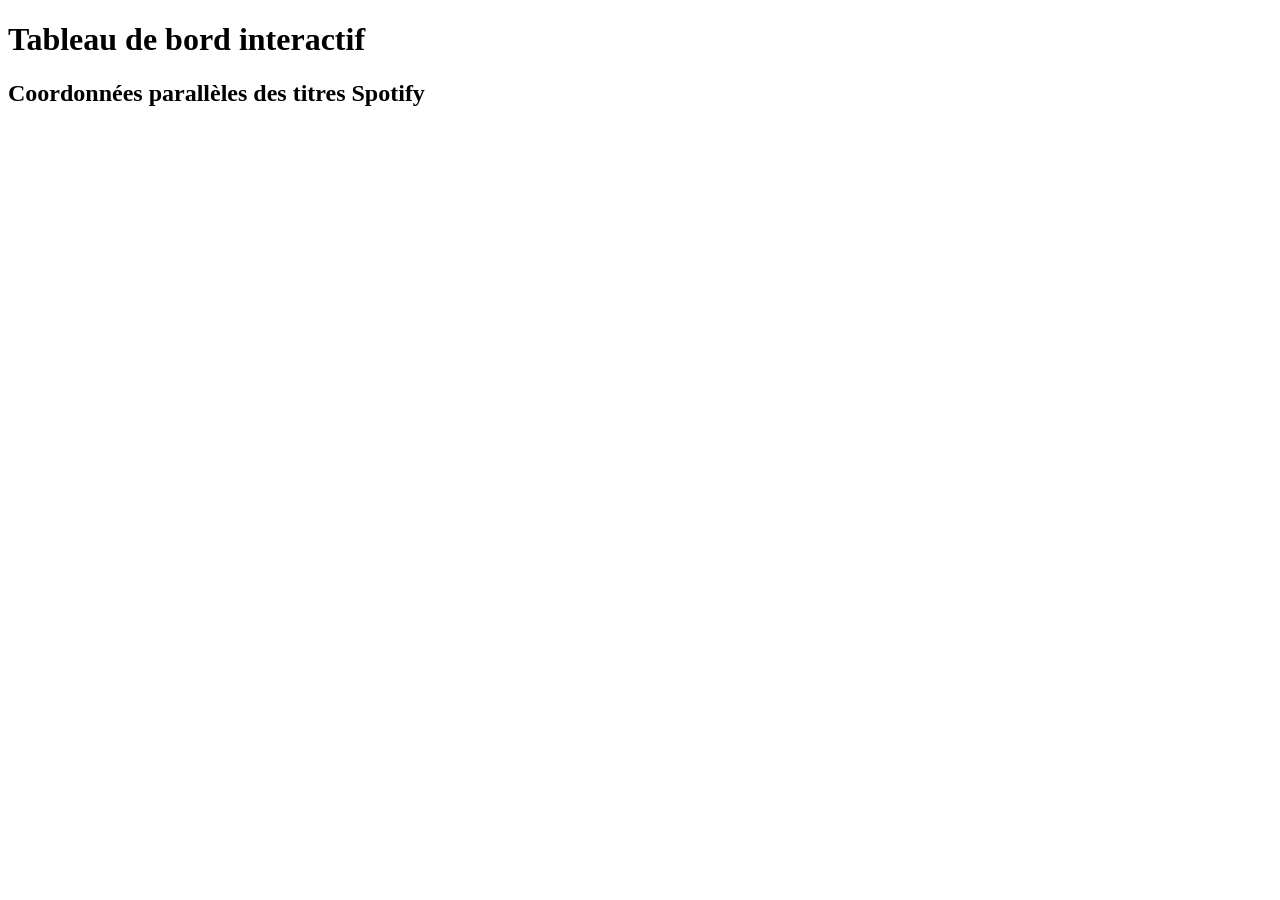
==== index.html @ 71dbf283 "feat: première version visualisation coordonnées parallèles - multivarié" ====
<!DOCTYPE html>
<html lang="fr">

<head>
    <meta charset="UTF-8">
    <meta name="viewport" content="width=device-width, initial-scale=1.0">
    <title>Tableau de bord - Visualisations D3.js</title>

    <!-- CSS principal -->
    <link rel="stylesheet" href="./css/styles.css">

    <!-- imports -->
    <script type="text/javascript" src="https://d3js.org/d3.v5.min.js"></script>
</head>

<body>

    <header>
        <h1>Tableau de bord interactif</h1>
    </header>

    <main class="dashboard-grid">
        <!-- Conteneur pour la visualisation parallèle -->
        <section class="parallel-coords-chart">
            <h2>Coordonnées parallèles des titres Spotify</h2>
            <div id="parallel-coords-chart" class="viz-container"></div>
        </section>

    </main>

    <!-- Point d'entrée JavaScript (ES Modules si vous utilisez Vite ou JS moderne) -->
    <script type="module" src="./js/main.js"></script>

</body>

</html>
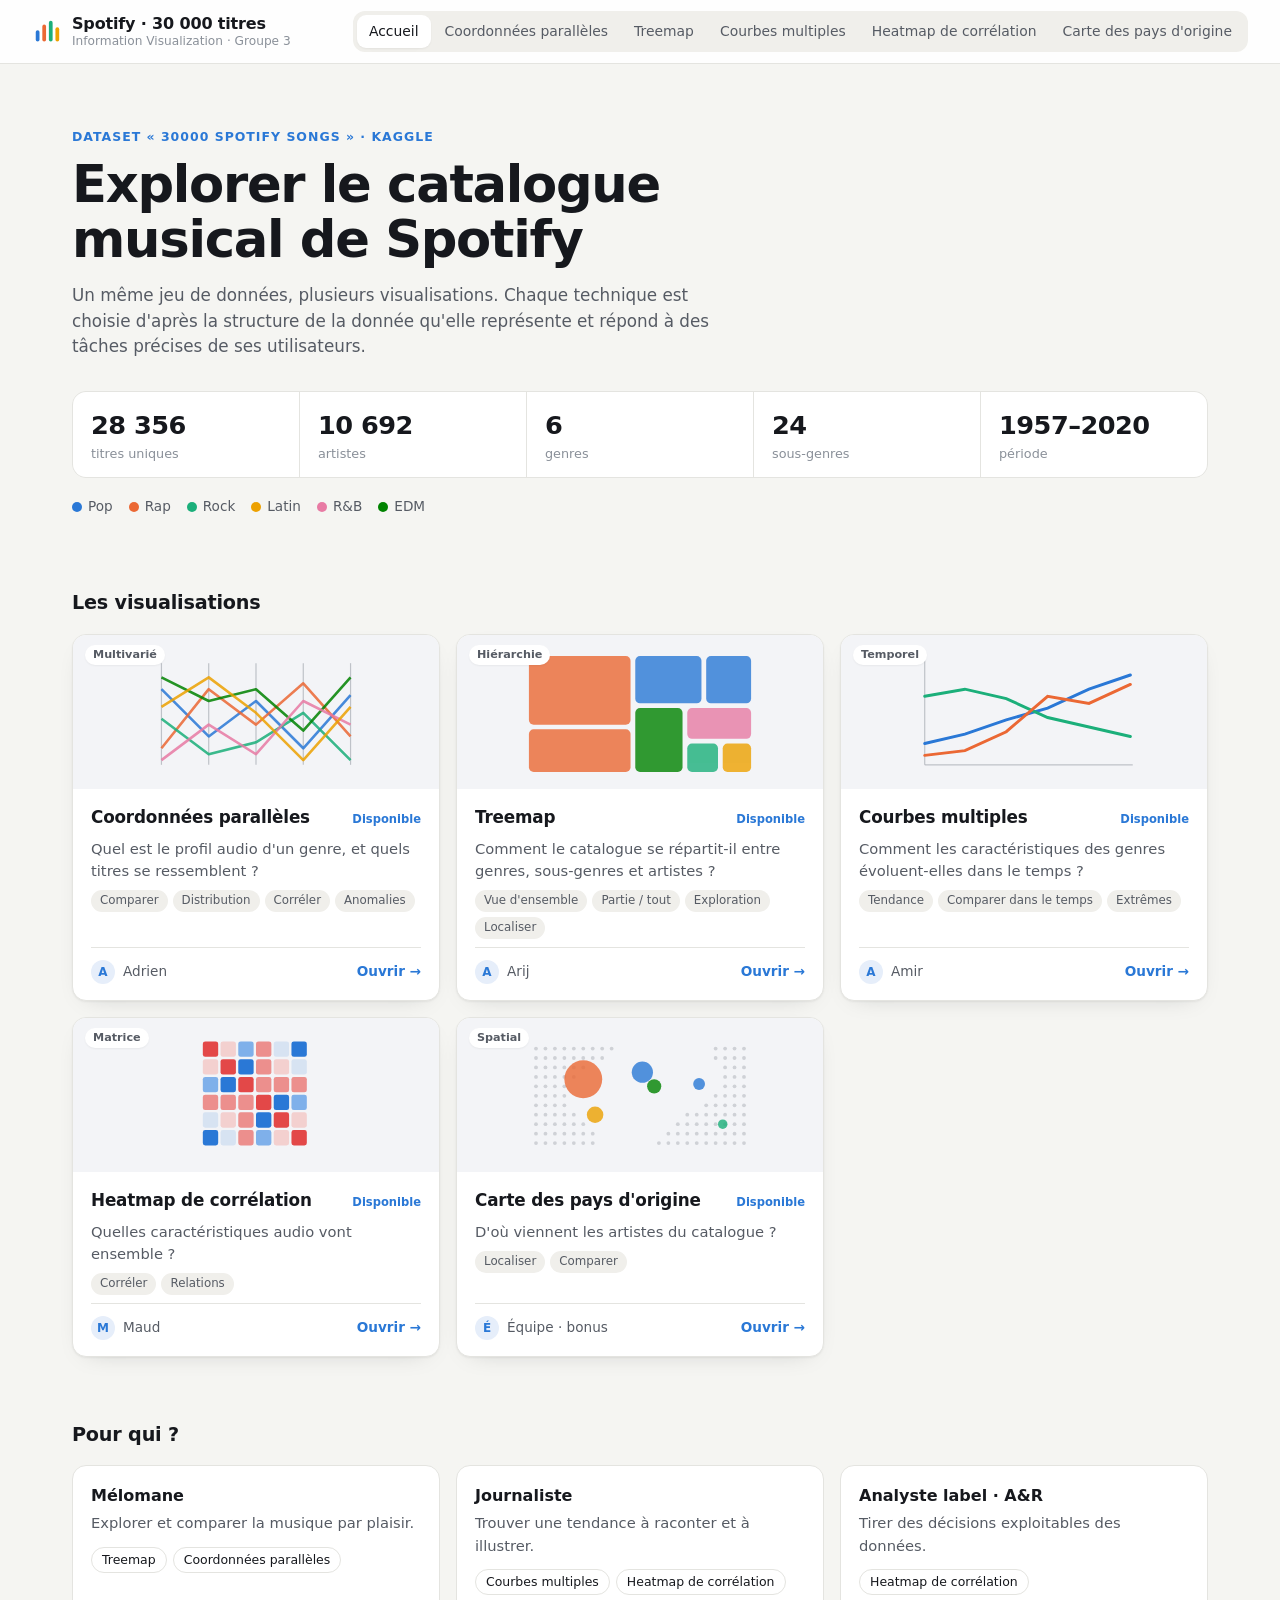
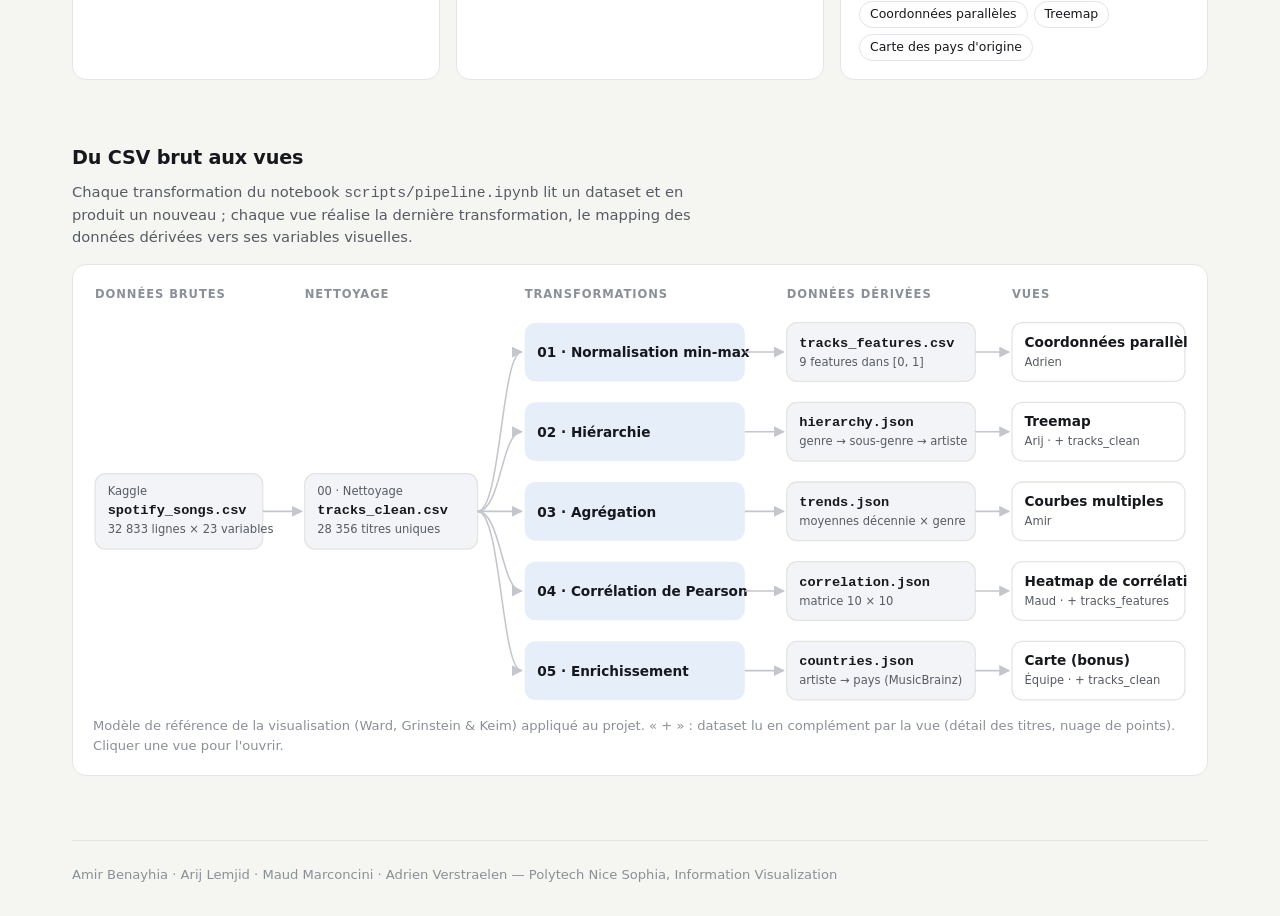
==== commit 18d48043: "Index : page d'accueil et onglets rassemblant les visualisations Chaque visualisation reste une page" ====
--- a/index.html
+++ b/index.html
@@ -1,36 +1,78 @@
 <!DOCTYPE html>
 <html lang="fr">
+<head>
+<meta charset="utf-8">
+<meta name="viewport" content="width=device-width, initial-scale=1">
+<title>Spotify · Visualisations</title>
+<link rel="stylesheet" href="css/index.css">
+</head>
+<body>
+<header class="ix-header">
+  <a class="ix-brand" href="#accueil" aria-label="Accueil">
+    <svg class="ix-logo" viewBox="0 0 32 32" aria-hidden="true">
+      <rect x="4" y="14" width="4" height="12" rx="2" fill="#2a78d6"/>
+      <rect x="11" y="8" width="4" height="18" rx="2" fill="#eb6834"/>
+      <rect x="18" y="4" width="4" height="22" rx="2" fill="#1baf7a"/>
+      <rect x="25" y="11" width="4" height="15" rx="2" fill="#eda100"/>
+    </svg>
+    <span class="ix-brand-text">
+      <span class="ix-brand-title">Spotify · 30 000 titres</span>
+      <span class="ix-brand-sub">Information Visualization · Groupe 3</span>
+    </span>
+  </a>
+  <nav class="ix-tabs" role="tablist" aria-label="Visualisations"></nav>
+</header>
 
-<head>
-    <meta charset="UTF-8">
-    <meta name="viewport" content="width=device-width, initial-scale=1.0">
-    <title>Tableau de bord - Visualisations D3.js</title>
+<main class="ix-main">
+  <div class="ix-home" id="ix-home" role="tabpanel" aria-labelledby="ix-tab-accueil">
 
-    <!-- CSS principal -->
-    <link rel="stylesheet" href="./css/styles.css">
+    <section class="ix-hero">
+      <p class="ix-eyebrow">Dataset « 30000 Spotify Songs » · Kaggle</p>
+      <h1>Explorer le catalogue musical de Spotify</h1>
+      <p class="ix-lead">Un même jeu de données, plusieurs visualisations. Chaque technique est
+        choisie d'après la structure de la donnée qu'elle représente et répond à des tâches
+        précises de ses utilisateurs.</p>
+      <dl class="ix-stats">
+        <div><dt>titres uniques</dt><dd>28 356</dd></div>
+        <div><dt>artistes</dt><dd>10 692</dd></div>
+        <div><dt>genres</dt><dd>6</dd></div>
+        <div><dt>sous-genres</dt><dd>24</dd></div>
+        <div><dt>période</dt><dd>1957–2020</dd></div>
+      </dl>
+      <ul class="ix-genres" aria-label="Couleurs des genres, communes à toutes les vues"></ul>
+    </section>
 
-    <!-- imports -->
-    <script type="text/javascript" src="https://d3js.org/d3.v5.min.js"></script>
-</head>
+    <section class="ix-section">
+      <h2 class="ix-section-title">Les visualisations</h2>
+      <div class="ix-cards"></div>
+    </section>
 
-<body>
+    <section class="ix-section">
+      <h2 class="ix-section-title">Pour qui ?</h2>
+      <div class="ix-profiles"></div>
+    </section>
 
-    <header>
-        <h1>Tableau de bord interactif</h1>
-    </header>
+    <section class="ix-section">
+      <h2 class="ix-section-title">Du CSV brut aux vues</h2>
+      <p class="ix-section-lead">Chaque transformation du notebook <code>scripts/pipeline.ipynb</code> lit un
+        dataset et en produit un nouveau ; chaque vue réalise la dernière transformation,
+        le mapping des données dérivées vers ses variables visuelles.</p>
+      <figure class="ix-flow">
+        <div class="ix-flow-svg"></div>
+        <figcaption>Modèle de référence de la visualisation (Ward, Grinstein &amp; Keim) appliqué au projet.
+          « + » : dataset lu en complément par la vue (détail des titres, nuage de points).
+          Cliquer une vue pour l'ouvrir.</figcaption>
+      </figure>
+    </section>
 
-    <main class="dashboard-grid">
-        <!-- Conteneur pour la visualisation parallèle -->
-        <section class="parallel-coords-chart">
-            <h2>Coordonnées parallèles des titres Spotify</h2>
-            <div id="parallel-coords-chart" class="viz-container"></div>
-        </section>
+    <footer class="ix-footer">
+      Amir Benayhia · Arij Lemjid · Maud Marconcini · Adrien Verstraelen —
+      Polytech Nice Sophia, Information Visualization
+    </footer>
+  </div>
+  <div class="ix-frames"></div>
+</main>
 
-    </main>
-
-    <!-- Point d'entrée JavaScript (ES Modules si vous utilisez Vite ou JS moderne) -->
-    <script type="module" src="./js/main.js"></script>
-
+<script src="js/index.js"></script>
 </body>
-
-</html>+</html>
--- a/css/index.css
+++ b/css/index.css
@@ -0,0 +1,302 @@
+:root {
+  --bg: #f5f5f2;
+  --surface: #ffffff;
+  --surface-2: #f0efeb;
+  --thumb: #f3f4f7;
+  --text: #16181d;
+  --text-2: #565b64;
+  --text-3: #8a9099;
+  --line: #e4e4e0;
+  --edge: #c3c6cc;
+  --accent: #2a78d6;
+  --accent-soft: #e6eefa;
+  --pending: #9a6b00;
+  --pending-soft: #fbf1dc;
+  --shadow: 0 1px 2px rgba(20, 22, 26, .05), 0 8px 24px -16px rgba(20, 22, 26, .25);
+  --shadow-hover: 0 2px 4px rgba(20, 22, 26, .06), 0 18px 40px -18px rgba(20, 22, 26, .35);
+  --radius: 14px;
+}
+
+@media (prefers-color-scheme: dark) {
+  :root:not([data-theme="light"]) {
+    --bg: #111317;
+    --surface: #1a1d23;
+    --surface-2: #23262d;
+    --thumb: #20242b;
+    --text: #ecedf0;
+    --text-2: #aab0b9;
+    --text-3: #7b828c;
+    --line: #2c3038;
+    --edge: #4a4f59;
+    --accent: #6da7ec;
+    --accent-soft: #1b2838;
+    --pending: #e8b850;
+    --pending-soft: #2e2716;
+    --shadow: 0 1px 2px rgba(0, 0, 0, .3), 0 10px 28px -18px rgba(0, 0, 0, .8);
+    --shadow-hover: 0 2px 4px rgba(0, 0, 0, .35), 0 18px 40px -18px rgba(0, 0, 0, .9);
+  }
+}
+
+* { box-sizing: border-box; }
+html { scroll-behavior: smooth; }
+body {
+  display: flex;
+  flex-direction: column;
+  min-height: 100vh;
+  margin: 0;
+  background: var(--bg);
+  color: var(--text);
+  font-family: "Segoe UI", system-ui, -apple-system, "Helvetica Neue", sans-serif;
+  line-height: 1.5;
+  -webkit-font-smoothing: antialiased;
+}
+:focus-visible { outline: 3px solid var(--accent); outline-offset: 2px; }
+
+/* ---------- en-tête et onglets ---------- */
+.ix-header {
+  position: sticky;
+  top: 0;
+  z-index: 10;
+  flex-shrink: 0;
+  display: flex;
+  flex-wrap: wrap;
+  align-items: center;
+  justify-content: space-between;
+  gap: 10px 24px;
+  min-height: 64px;
+  padding: 10px clamp(16px, 3vw, 32px);
+  background: color-mix(in srgb, var(--surface) 88%, transparent);
+  backdrop-filter: saturate(1.4) blur(10px);
+  border-bottom: 1px solid var(--line);
+}
+.ix-brand { display: flex; align-items: center; gap: 10px; color: inherit; text-decoration: none; border-radius: 8px; }
+.ix-logo { width: 30px; height: 30px; flex-shrink: 0; }
+.ix-brand-text { display: flex; flex-direction: column; line-height: 1.25; }
+.ix-brand-title { font-weight: 650; font-size: 1rem; letter-spacing: -.01em; }
+.ix-brand-sub { font-size: .76rem; color: var(--text-3); }
+
+.ix-tabs {
+  display: flex;
+  gap: 2px;
+  padding: 4px;
+  background: var(--surface-2);
+  border-radius: 12px;
+  overflow-x: auto;
+  scrollbar-width: none;
+}
+.ix-tabs::-webkit-scrollbar { display: none; }
+.ix-tab {
+  flex-shrink: 0;
+  display: inline-flex;
+  align-items: center;
+  gap: 6px;
+  padding: 6px 12px;
+  border-radius: 9px;
+  color: var(--text-2);
+  text-decoration: none;
+  font-size: .87rem;
+  font-weight: 500;
+  white-space: nowrap;
+  transition: background-color .15s, color .15s;
+}
+.ix-tab:hover { color: var(--text); }
+.ix-tab.is-pending { color: var(--text-3); }
+.ix-tab[aria-selected="true"] { background: var(--surface); color: var(--text); box-shadow: var(--shadow); }
+.ix-badge {
+  font-size: .66rem;
+  padding: 1px 6px;
+  border-radius: 999px;
+  background: var(--pending-soft);
+  color: var(--pending);
+  font-weight: 600;
+}
+
+/* ---------- accueil ---------- */
+.ix-main { flex: 1; display: flex; flex-direction: column; }
+.ix-home { width: 100%; max-width: 1200px; margin: 0 auto; padding: 0 clamp(16px, 3vw, 32px); }
+.ix-home[hidden] { display: none; }
+
+.ix-hero { padding: clamp(32px, 6vw, 64px) 0 clamp(24px, 4vw, 40px); }
+.ix-eyebrow {
+  margin: 0 0 10px;
+  font-size: .78rem;
+  font-weight: 600;
+  letter-spacing: .08em;
+  text-transform: uppercase;
+  color: var(--accent);
+}
+.ix-hero h1 {
+  margin: 0;
+  max-width: 18ch;
+  font-size: clamp(2rem, 4.6vw, 3.2rem);
+  line-height: 1.08;
+  letter-spacing: -.025em;
+}
+.ix-lead { margin: 16px 0 0; max-width: 62ch; font-size: 1.05rem; color: var(--text-2); }
+
+.ix-stats {
+  display: grid;
+  grid-template-columns: repeat(auto-fit, minmax(130px, 1fr));
+  gap: 1px;
+  margin: 32px 0 0;
+  overflow: hidden;
+  background: var(--line);
+  border: 1px solid var(--line);
+  border-radius: var(--radius);
+}
+.ix-stats div { display: flex; flex-direction: column-reverse; padding: 14px 18px; background: var(--surface); }
+.ix-stats dt { font-size: .8rem; color: var(--text-3); }
+.ix-stats dd { margin: 0; font-size: 1.6rem; font-weight: 650; letter-spacing: -.02em; font-variant-numeric: tabular-nums; }
+
+.ix-genres { display: flex; flex-wrap: wrap; gap: 6px 16px; margin: 18px 0 0; padding: 0; list-style: none; font-size: .85rem; color: var(--text-2); }
+.ix-genres li { display: inline-flex; align-items: center; gap: 6px; }
+.ix-genre-dot { width: 10px; height: 10px; border-radius: 50%; }
+
+.ix-section { padding: clamp(20px, 3vw, 32px) 0; }
+.ix-section-title { margin: 0 0 16px; font-size: 1.2rem; letter-spacing: -.01em; }
+.ix-section-lead { margin: -8px 0 16px; max-width: 70ch; font-size: .92rem; color: var(--text-2); }
+
+/* fiches des visualisations */
+.ix-cards { display: grid; grid-template-columns: repeat(auto-fill, minmax(280px, 1fr)); gap: 16px; }
+.ix-card {
+  display: flex;
+  flex-direction: column;
+  overflow: hidden;
+  background: var(--surface);
+  border: 1px solid var(--line);
+  border-radius: var(--radius);
+  box-shadow: var(--shadow);
+  color: inherit;
+  text-decoration: none;
+  transition: transform .18s ease, box-shadow .18s ease, border-color .18s;
+}
+a.ix-card:hover { transform: translateY(-3px); box-shadow: var(--shadow-hover); border-color: color-mix(in srgb, var(--accent) 40%, var(--line)); }
+.ix-card.is-pending { box-shadow: none; border-style: dashed; background: transparent; }
+
+.ix-thumb { position: relative; padding: 14px 18px 10px; background: var(--thumb); }
+.ix-thumb svg { display: block; width: 100%; height: auto; max-height: 130px; }
+.ix-card.is-pending .ix-thumb svg { filter: grayscale(1); opacity: .45; }
+.t-axis { stroke: var(--text-3); stroke-width: 1; opacity: .5; }
+.t-dot { fill: var(--text-3); opacity: .35; }
+.ix-type {
+  position: absolute;
+  top: 10px;
+  left: 12px;
+  padding: 2px 8px;
+  font-size: .7rem;
+  font-weight: 600;
+  border-radius: 999px;
+  background: var(--surface);
+  color: var(--text-2);
+  box-shadow: var(--shadow);
+}
+
+.ix-card-body { display: flex; flex: 1; flex-direction: column; gap: 8px; padding: 16px 18px; }
+.ix-card-head { display: flex; align-items: baseline; justify-content: space-between; gap: 10px; }
+.ix-card h3 { margin: 0; font-size: 1.05rem; letter-spacing: -.01em; }
+.ix-status { font-size: .72rem; font-weight: 600; color: var(--accent); white-space: nowrap; }
+.ix-status.is-pending { color: var(--pending); }
+.ix-card-question { margin: 0; font-size: .92rem; color: var(--text-2); }
+.ix-card-tasks { display: flex; flex-wrap: wrap; gap: 5px; margin: 0; padding: 0; list-style: none; }
+.ix-card-tasks li { padding: 2px 9px; font-size: .74rem; border-radius: 999px; background: var(--surface-2); color: var(--text-2); }
+.ix-card-foot {
+  display: flex;
+  align-items: center;
+  justify-content: space-between;
+  gap: 8px;
+  margin-top: auto;
+  padding-top: 12px;
+  border-top: 1px solid var(--line);
+  font-size: .85rem;
+}
+.ix-member { display: inline-flex; align-items: center; gap: 8px; color: var(--text-2); }
+.ix-avatar {
+  display: inline-grid;
+  place-items: center;
+  width: 24px;
+  height: 24px;
+  border-radius: 50%;
+  background: var(--accent-soft);
+  color: var(--accent);
+  font-size: .75rem;
+  font-weight: 700;
+}
+.ix-open { color: var(--accent); font-weight: 600; }
+.ix-card.is-pending .ix-open { color: var(--text-3); font-weight: 400; font-family: ui-monospace, Consolas, monospace; font-size: .78rem; }
+
+/* profils */
+.ix-profiles { display: grid; grid-template-columns: repeat(auto-fit, minmax(240px, 1fr)); gap: 16px; }
+.ix-profile { padding: 18px; background: var(--surface); border: 1px solid var(--line); border-radius: var(--radius); }
+.ix-profile h3 { margin: 0 0 4px; font-size: 1rem; }
+.ix-profile p { margin: 0 0 12px; color: var(--text-2); font-size: .92rem; }
+.ix-profile-links { display: flex; flex-wrap: wrap; gap: 6px; }
+.ix-chip {
+  padding: 3px 10px;
+  font-size: .78rem;
+  font-weight: 500;
+  border-radius: 999px;
+  border: 1px solid var(--line);
+  color: var(--text);
+  text-decoration: none;
+}
+a.ix-chip:hover { border-color: var(--accent); color: var(--accent); }
+.ix-chip.is-pending { color: var(--text-3); border-style: dashed; }
+
+/* schéma du pipeline */
+.ix-flow {
+  margin: 0;
+  padding: 20px;
+  overflow-x: auto;
+  background: var(--surface);
+  border: 1px solid var(--line);
+  border-radius: var(--radius);
+}
+.ix-flow svg { display: block; width: 100%; min-width: 860px; height: auto; }
+.ix-flow figcaption { margin-top: 12px; font-size: .82rem; color: var(--text-3); }
+.f-col { font-size: 11px; font-weight: 700; letter-spacing: .08em; text-transform: uppercase; fill: var(--text-3); }
+.f-node { fill: var(--surface); stroke: var(--line); stroke-width: 1.2; }
+.f-node.is-data { fill: var(--thumb); }
+.f-node.is-step { fill: var(--accent-soft); stroke: none; }
+.f-title { font-size: 13px; font-weight: 650; fill: var(--text); }
+.f-sub { font-size: 11px; fill: var(--text-2); }
+.f-mono { font-family: ui-monospace, Consolas, monospace; }
+.f-edge { fill: none; stroke: var(--edge); stroke-width: 1.5; }
+.f-edge.is-dashed { stroke-dasharray: 4 4; }
+.f-arrow { fill: var(--edge); }
+.f-view.is-pending .f-node { fill: transparent; stroke-dasharray: 4 3; }
+.f-view.is-pending .f-title { fill: var(--text-3); }
+a.f-view:hover .f-node { stroke: var(--accent); }
+a.f-view:hover .f-title { fill: var(--accent); }
+
+.ix-footer {
+  margin: clamp(16px, 3vw, 32px) 0 0;
+  padding: 24px 0 32px;
+  border-top: 1px solid var(--line);
+  font-size: .82rem;
+  color: var(--text-3);
+}
+
+/* ---------- visualisations ---------- */
+.ix-frames { flex: 1; display: flex; min-height: 0; }
+.ix-frames[hidden] { display: none; }
+.ix-frame { flex: 1; position: relative; min-height: 480px; }
+.ix-frame[hidden] { display: none; }
+.ix-frame iframe { position: absolute; inset: 0; width: 100%; height: 100%; border: 0; background: var(--bg); }
+
+.ix-placeholder { max-width: 460px; margin: clamp(32px, 8vh, 80px) auto; padding: 0 16px; text-align: center; color: var(--text-2); }
+.ix-placeholder-thumb { margin-bottom: 20px; border-radius: var(--radius); }
+.ix-placeholder-thumb svg { filter: grayscale(1); opacity: .5; }
+.ix-placeholder h2 { margin: 0 0 8px; color: var(--text); }
+.ix-placeholder code { font-size: .85rem; padding: 2px 8px; border-radius: 6px; background: var(--surface-2); }
+
+@media (prefers-reduced-motion: reduce) {
+  html { scroll-behavior: auto; }
+  .ix-card, .ix-tab { transition: none; }
+  a.ix-card:hover { transform: none; }
+}
+
+@media (max-width: 640px) {
+  .ix-header { position: static; }
+  .ix-tabs { width: 100%; }
+  .ix-frame { min-height: 85vh; }
+}
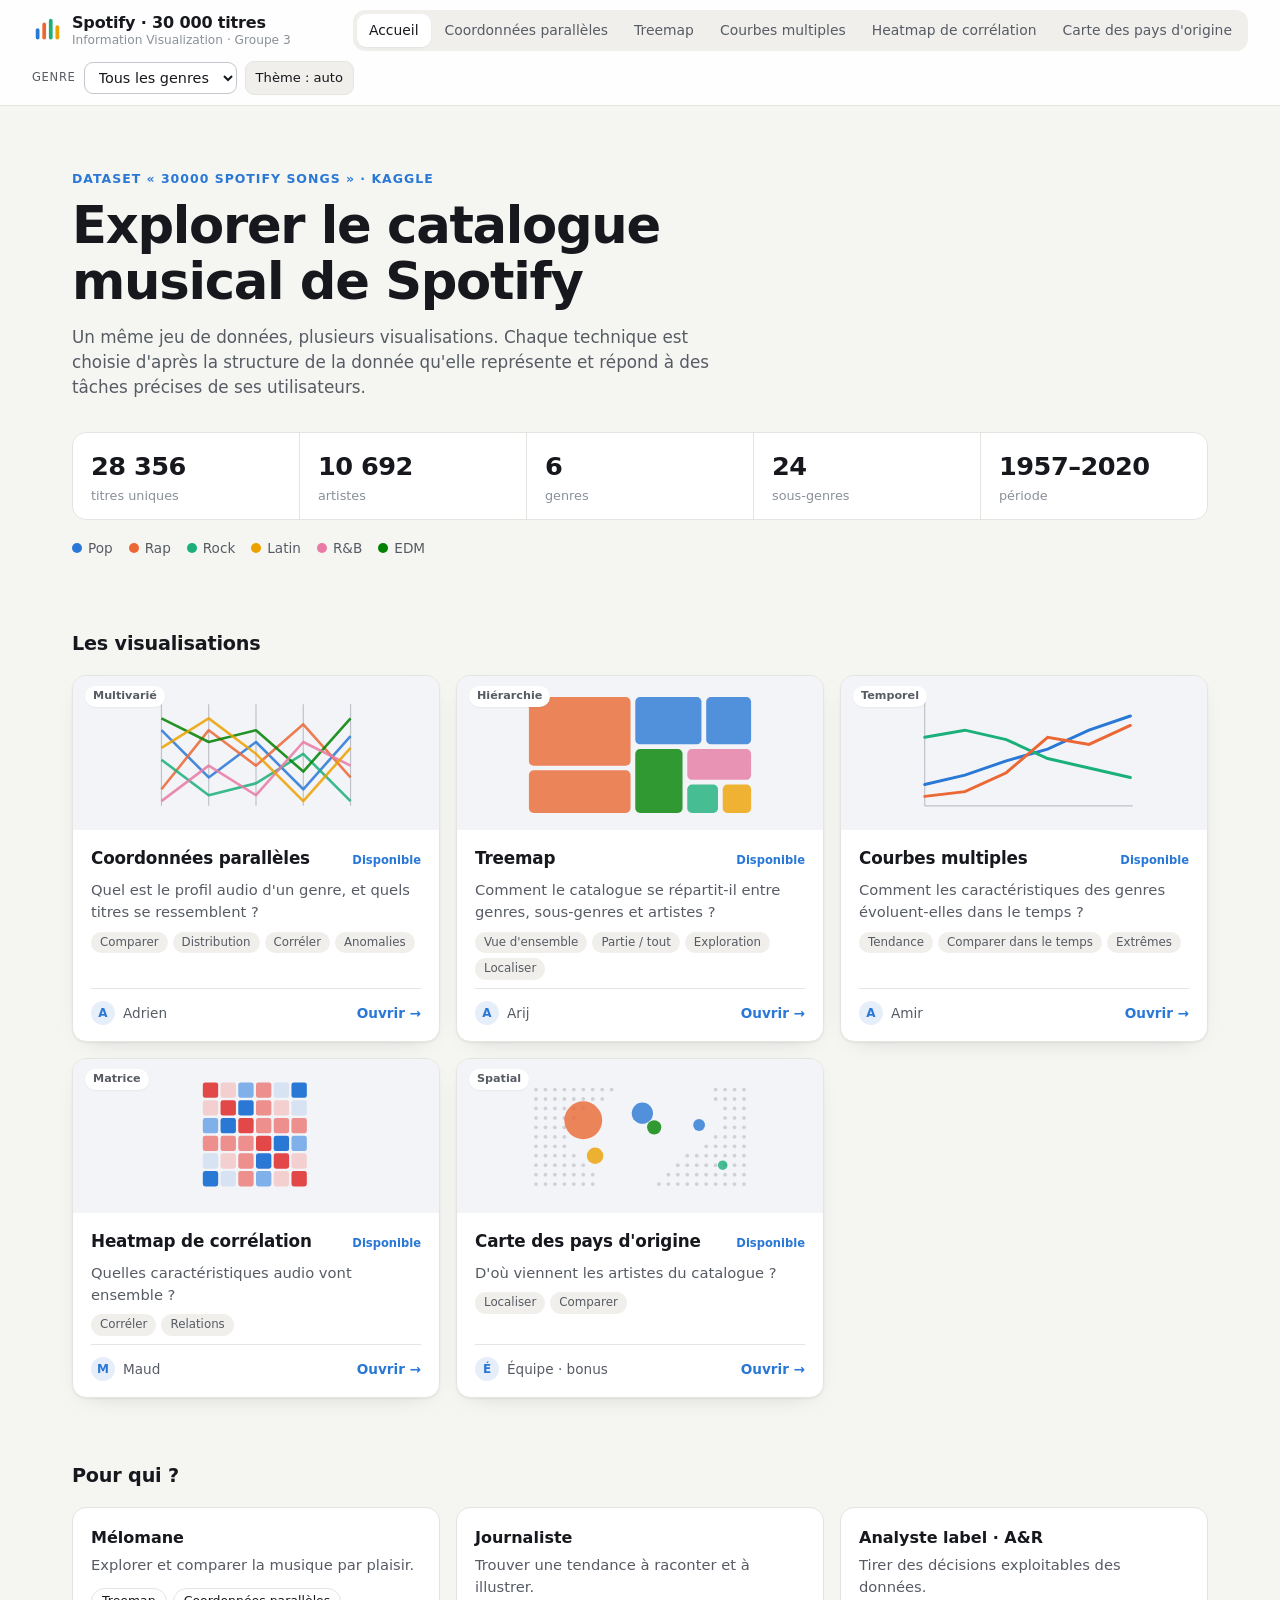
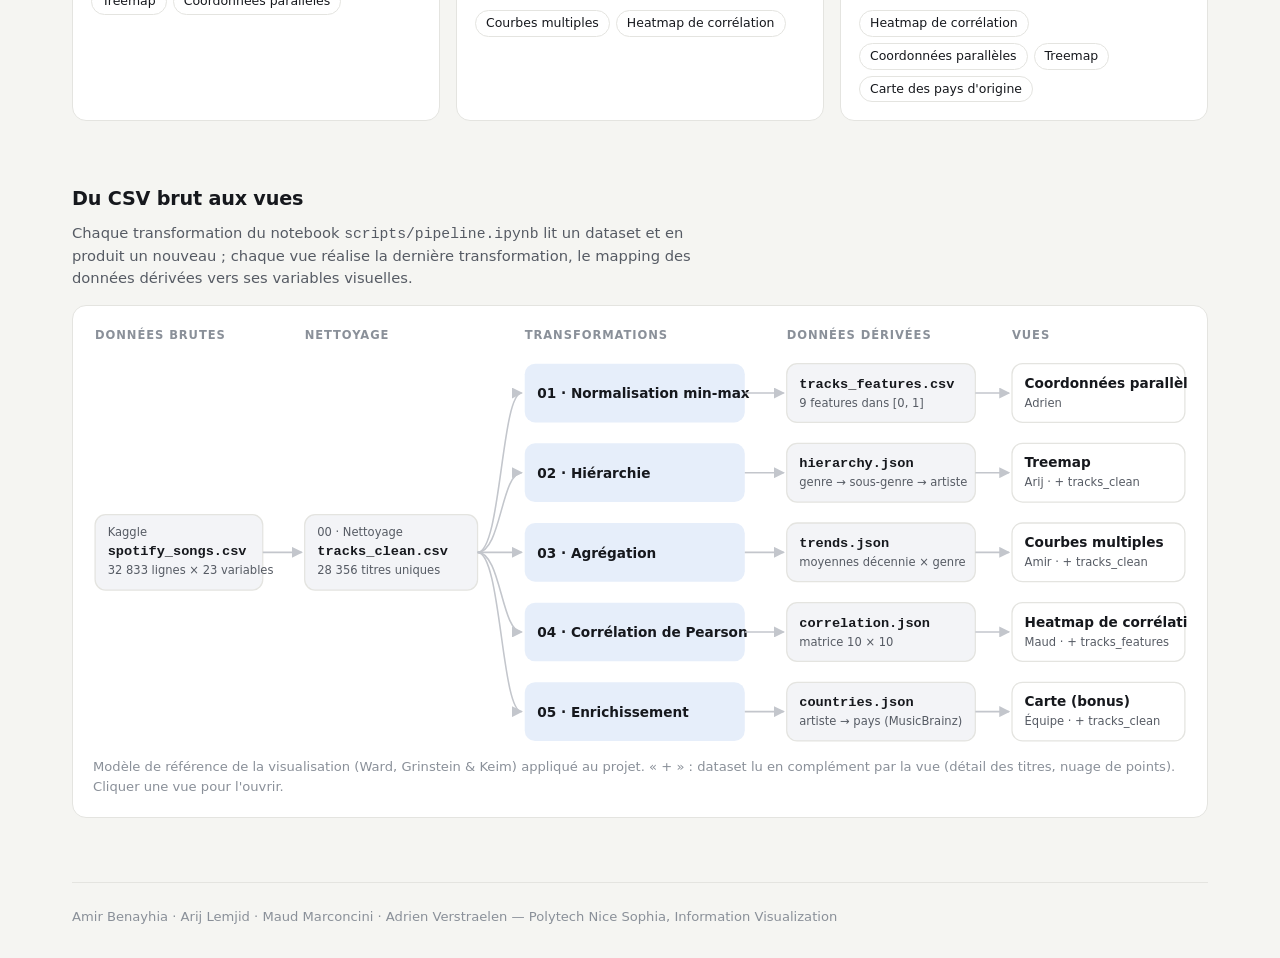
==== commit 619866d7: "Filtre genre + thème commun à toutes les vues, palette heatmap, README à jour" ====
--- a/index.html
+++ b/index.html
@@ -21,6 +21,12 @@
     </span>
   </a>
   <nav class="ix-tabs" role="tablist" aria-label="Visualisations"></nav>
+  <div class="ix-filter">
+    <label class="ix-filter-label" for="ix-genre">Genre</label>
+    <select id="ix-genre" class="ix-filter-select" aria-label="Filtrer toutes les vues par genre"></select>
+    <button id="ix-genre-reset" class="ix-filter-reset" type="button" hidden>Réinitialiser</button>
+    <button id="ix-theme" class="ix-filter-reset" type="button" aria-label="Changer le thème (toutes les vues)">Thème : auto</button>
+  </div>
 </header>
 
 <main class="ix-main">
@@ -73,6 +79,7 @@
   <div class="ix-frames"></div>
 </main>
 
+<script src="js/filters.js"></script>
 <script src="js/index.js"></script>
 </body>
 </html>
--- a/css/index.css
+++ b/css/index.css
@@ -37,6 +37,25 @@
   }
 }
 
+/* sombre forcé par le filtre commun */
+:root[data-theme="dark"] {
+  --bg: #111317;
+  --surface: #1a1d23;
+  --surface-2: #23262d;
+  --thumb: #20242b;
+  --text: #ecedf0;
+  --text-2: #aab0b9;
+  --text-3: #7b828c;
+  --line: #2c3038;
+  --edge: #4a4f59;
+  --accent: #6da7ec;
+  --accent-soft: #1b2838;
+  --pending: #e8b850;
+  --pending-soft: #2e2716;
+  --shadow: 0 1px 2px rgba(0, 0, 0, .3), 0 10px 28px -18px rgba(0, 0, 0, .8);
+  --shadow-hover: 0 2px 4px rgba(0, 0, 0, .35), 0 18px 40px -18px rgba(0, 0, 0, .9);
+}
+
 * { box-sizing: border-box; }
 html { scroll-behavior: smooth; }
 body {
@@ -300,3 +319,23 @@
   .ix-tabs { width: 100%; }
   .ix-frame { min-height: 85vh; }
 }
+
+/* ---- barre de filtre commune (genre) ---- */
+.ix-filter { display: flex; align-items: center; gap: 8px; flex: none; }
+.ix-filter-label {
+  font-size: .72rem; letter-spacing: .06em; text-transform: uppercase;
+  color: var(--text-2, #6b7280);
+}
+.ix-filter-select {
+  font: inherit; font-size: .9rem; padding: 6px 10px;
+  border: 1px solid var(--edge); border-radius: 9px;
+  background: var(--surface); color: var(--text); cursor: pointer;
+}
+.ix-filter-select:focus-visible { outline: 2px solid var(--accent); outline-offset: 2px; }
+.ix-filter-reset {
+  font: inherit; font-size: .82rem; padding: 6px 10px;
+  border: 1px solid var(--line); border-radius: 9px;
+  background: var(--surface-2); color: var(--text); cursor: pointer;
+}
+.ix-filter-reset:hover { border-color: var(--edge); }
+@media (max-width: 720px) { .ix-filter { width: 100%; justify-content: flex-start; } }
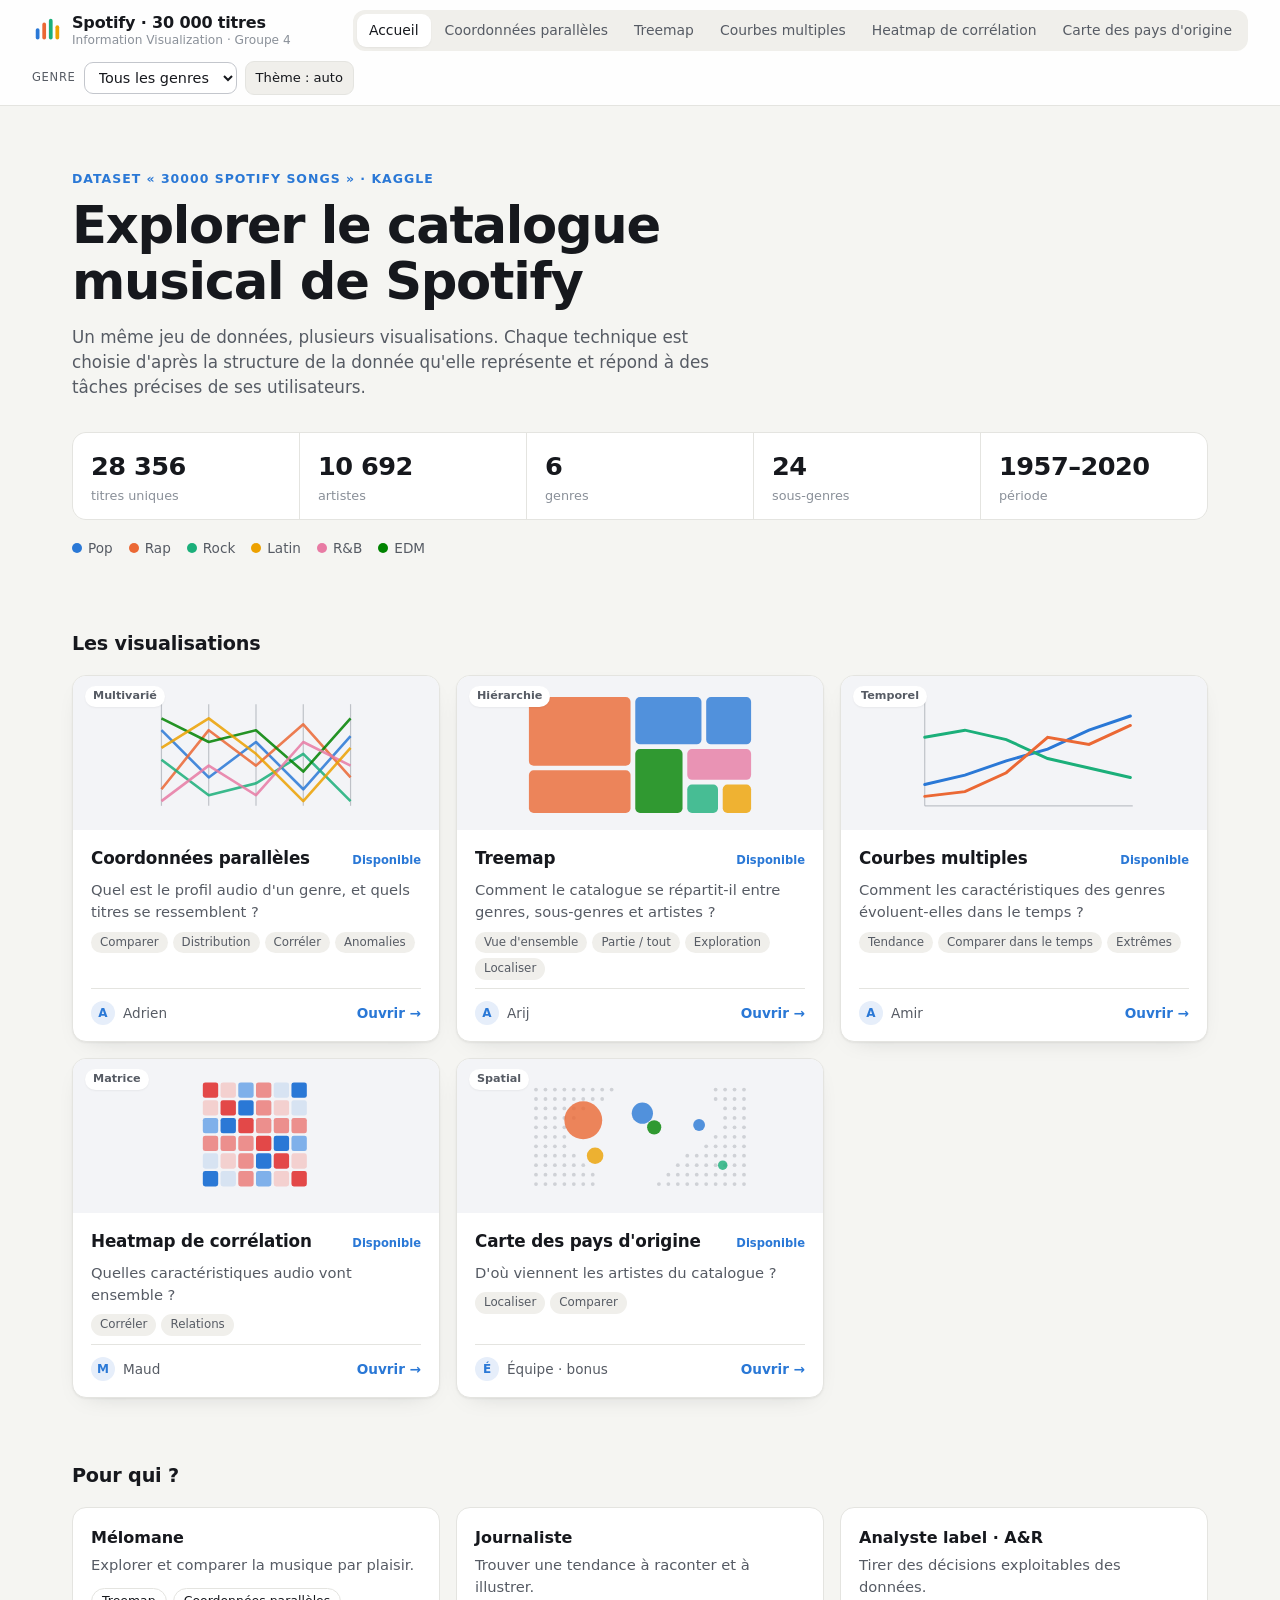
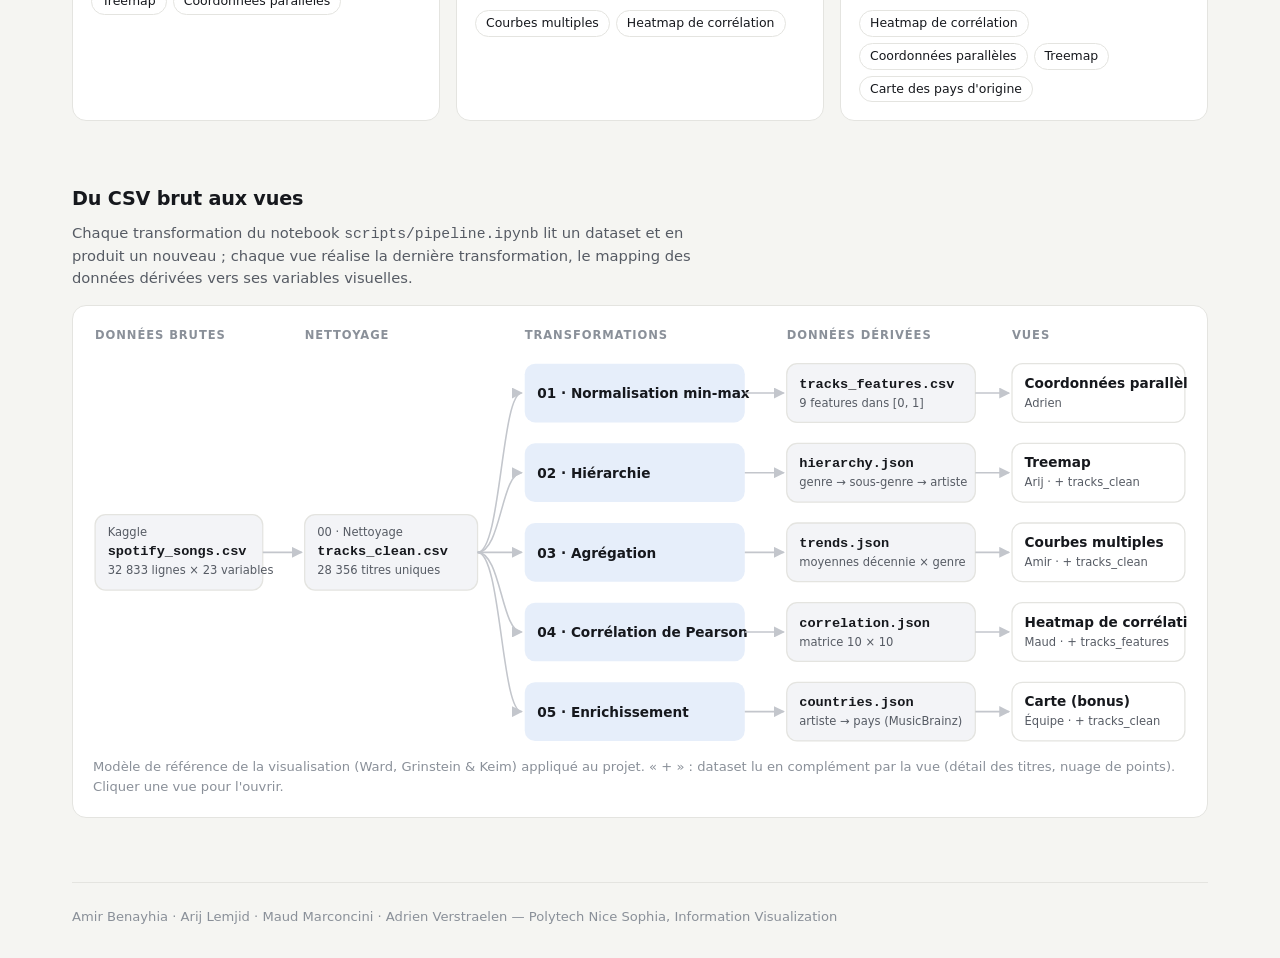
==== commit ef253897: "Index : correction du numéro de groupe" ====
--- a/index.html
+++ b/index.html
@@ -17,7 +17,7 @@
     </svg>
     <span class="ix-brand-text">
       <span class="ix-brand-title">Spotify · 30 000 titres</span>
-      <span class="ix-brand-sub">Information Visualization · Groupe 3</span>
+      <span class="ix-brand-sub">Information Visualization · Groupe 4</span>
     </span>
   </a>
   <nav class="ix-tabs" role="tablist" aria-label="Visualisations"></nav>
